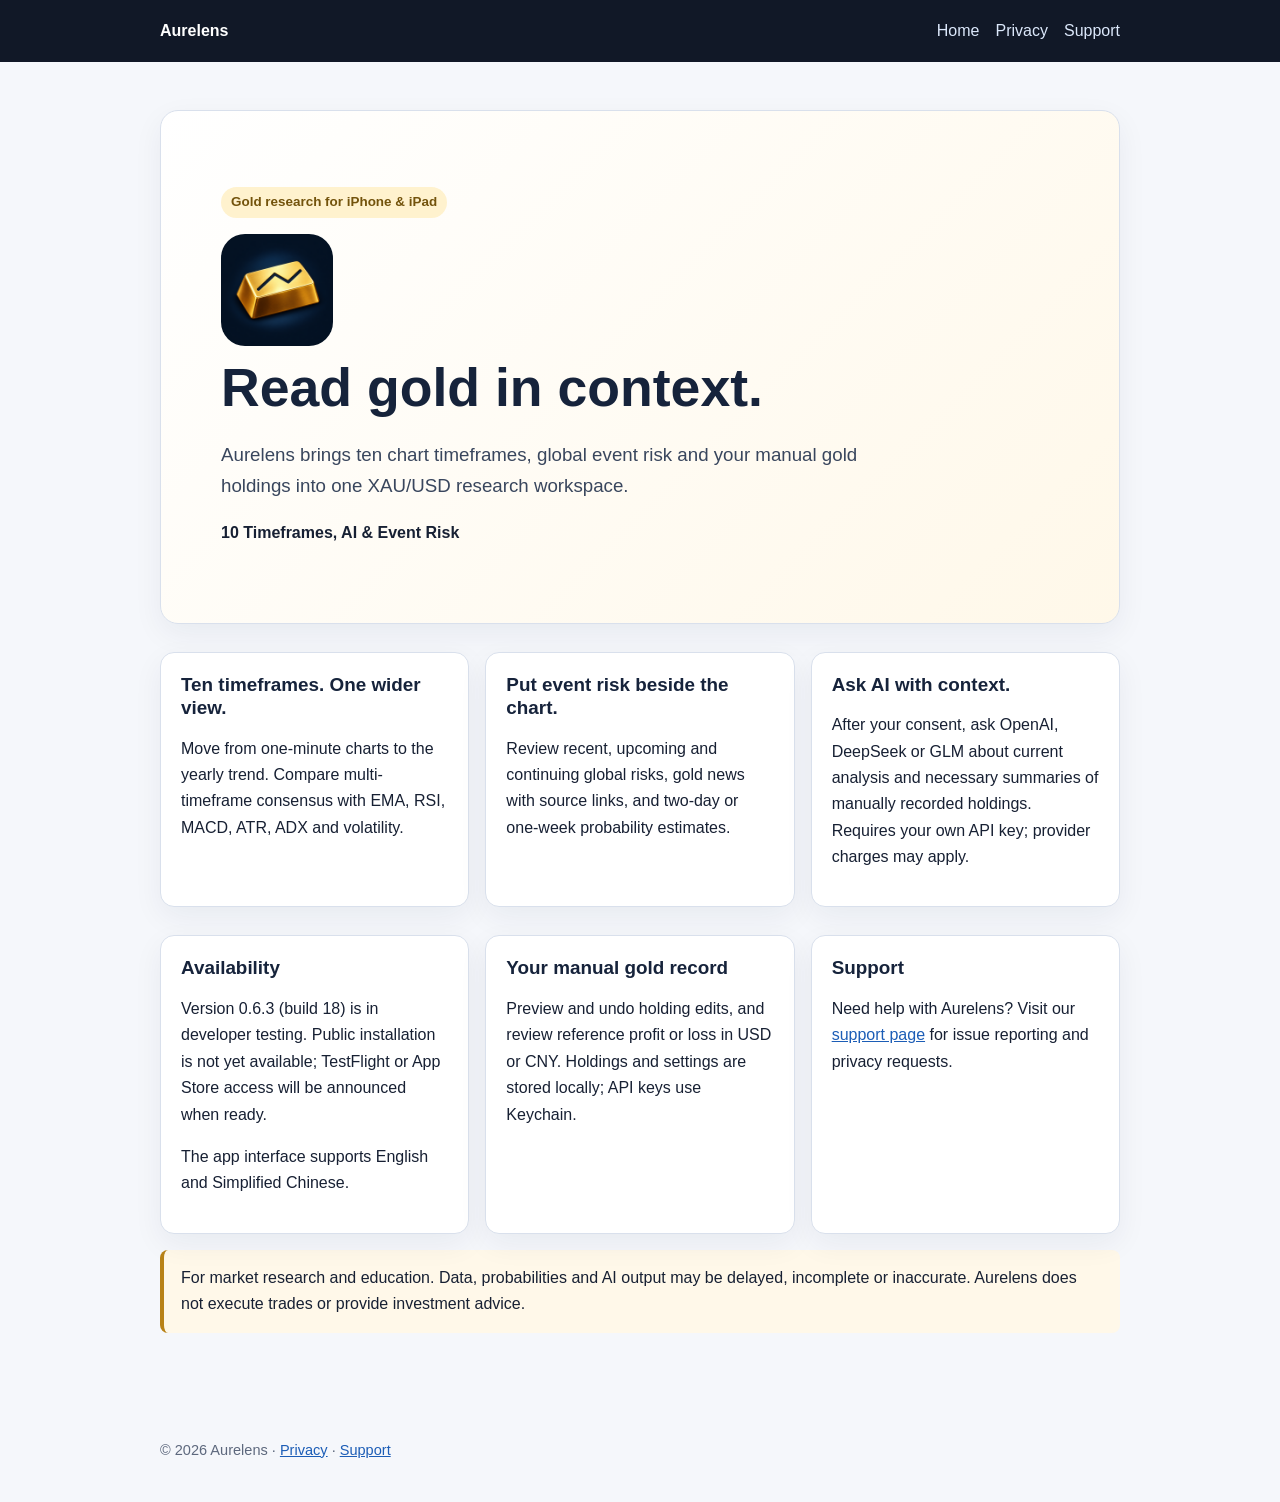
==== index.html @ 74ed2aab "Publish Aurelens build 18 artifacts and European store branding" ====
<!doctype html>
<html lang="en"><head><meta charset="utf-8"><meta name="viewport" content="width=device-width,initial-scale=1"><meta name="description" content="Ten timeframes, AI and event risk for XAU/USD research."><title>Gold Market Insights · Aurelens</title><link rel="icon" type="image/png" href="AppStore-Media/0.6.3-build18/AppIcon-1024.png"><link rel="stylesheet" href="styles.css"></head>
<body><header><div class="shell nav"><a class="brand" href="./">Aurelens</a><nav><a href="./">Home</a><a href="privacy.html">Privacy</a><a href="support.html">Support</a></nav></div></header><main class="shell"><section class="hero"><p><span class="badge">Gold research for iPhone &amp; iPad</span></p><img src="AppStore-Media/0.6.3-build18/AppIcon-1024.png" alt="Aurelens gold bullion and chart icon" width="112" height="112" style="border-radius:24px"><h1>Read gold in context.</h1><p class="lead">Aurelens brings ten chart timeframes, global event risk and your manual gold holdings into one XAU/USD research workspace.</p><p><strong>10 Timeframes, AI &amp; Event Risk</strong></p></section>
<section class="grid"><article class="card"><h2>Ten timeframes. One wider view.</h2><p>Move from one-minute charts to the yearly trend. Compare multi-timeframe consensus with EMA, RSI, MACD, ATR, ADX and volatility.</p></article><article class="card"><h2>Put event risk beside the chart.</h2><p>Review recent, upcoming and continuing global risks, gold news with source links, and two-day or one-week probability estimates.</p></article><article class="card"><h2>Ask AI with context.</h2><p>After your consent, ask OpenAI, DeepSeek or GLM about current analysis and necessary summaries of manually recorded holdings. Requires your own API key; provider charges may apply.</p></article></section>
<section class="grid"><article class="card"><h2>Availability</h2><p>Version 0.6.3 (build 18) is in developer testing. Public installation is not yet available; TestFlight or App Store access will be announced when ready.</p><p>The app interface supports English and Simplified Chinese.</p></article><article class="card"><h2>Your manual gold record</h2><p>Preview and undo holding edits, and review reference profit or loss in USD or CNY. Holdings and settings are stored locally; API keys use Keychain.</p></article><article class="card"><h2>Support</h2><p>Need help with Aurelens? Visit our <a href="support.html">support page</a> for issue reporting and privacy requests.</p></article></section><p class="notice">For market research and education. Data, probabilities and AI output may be delayed, incomplete or inaccurate. Aurelens does not execute trades or provide investment advice.</p></main><footer class="shell">© 2026 Aurelens · <a href="privacy.html">Privacy</a> · <a href="support.html">Support</a></footer></body></html>
---- styles.css ----
:root{color-scheme:light dark;--ink:#172033;--muted:#5d687d;--paper:#fff;--surface:#f5f7fb;--line:#d9e0ec;--gold:#b88217;--gold-light:#fff2ce;--blue:#1c5db6}*{box-sizing:border-box}body{margin:0;color:var(--ink);background:var(--surface);font-family:-apple-system,BlinkMacSystemFont,"Segoe UI","PingFang SC",Arial,sans-serif;line-height:1.65}a{color:var(--blue)}.shell{width:min(960px,calc(100% - 32px));margin:0 auto}header{background:#111827;color:#fff;padding:18px 0}.nav{display:flex;align-items:center;justify-content:space-between;gap:20px}.brand{color:#fff;font-weight:750;text-decoration:none}nav{display:flex;gap:16px;flex-wrap:wrap}nav a{color:#dce8fb;text-decoration:none}main{padding:48px 0 64px}.hero,article{background:var(--paper);border:1px solid var(--line);border-radius:18px;box-shadow:0 10px 30px rgba(18,35,67,.06)}.hero{padding:clamp(28px,6vw,60px);background:linear-gradient(135deg,#fff 0%,#fff8e9 100%)}article{padding:clamp(24px,5vw,48px)}h1,h2{line-height:1.25;color:#16233b}h1{font-size:clamp(2rem,5vw,3.35rem);margin:0 0 14px}h2{margin-top:2.2rem}.lead{font-size:1.17rem;color:#39465d;max-width:700px}.badge{display:inline-block;padding:4px 10px;border-radius:999px;background:var(--gold-light);color:#73530c;font-size:.84rem;font-weight:700}.notice{padding:15px 17px;border-left:4px solid var(--gold);background:#fff8e9;border-radius:8px}.grid{display:grid;grid-template-columns:repeat(auto-fit,minmax(240px,1fr));gap:16px;margin-top:28px}.card{background:var(--paper);border:1px solid var(--line);border-radius:14px;padding:20px}.card h2{margin:0 0 8px;font-size:1.18rem}footer{padding:25px 0 40px;color:var(--muted);font-size:.91rem}@media(prefers-color-scheme:dark){:root{--ink:#e7ecf5;--muted:#b1bdcf;--paper:#182235;--surface:#0d1422;--line:#30415d;--blue:#9bc5ff;--gold-light:#4b3a11}header{background:#080d16}.hero{background:linear-gradient(135deg,#182235 0%,#292310 100%)}h1,h2{color:#f1f5fb}.lead{color:#c8d2e2}.notice{background:#342b14}}
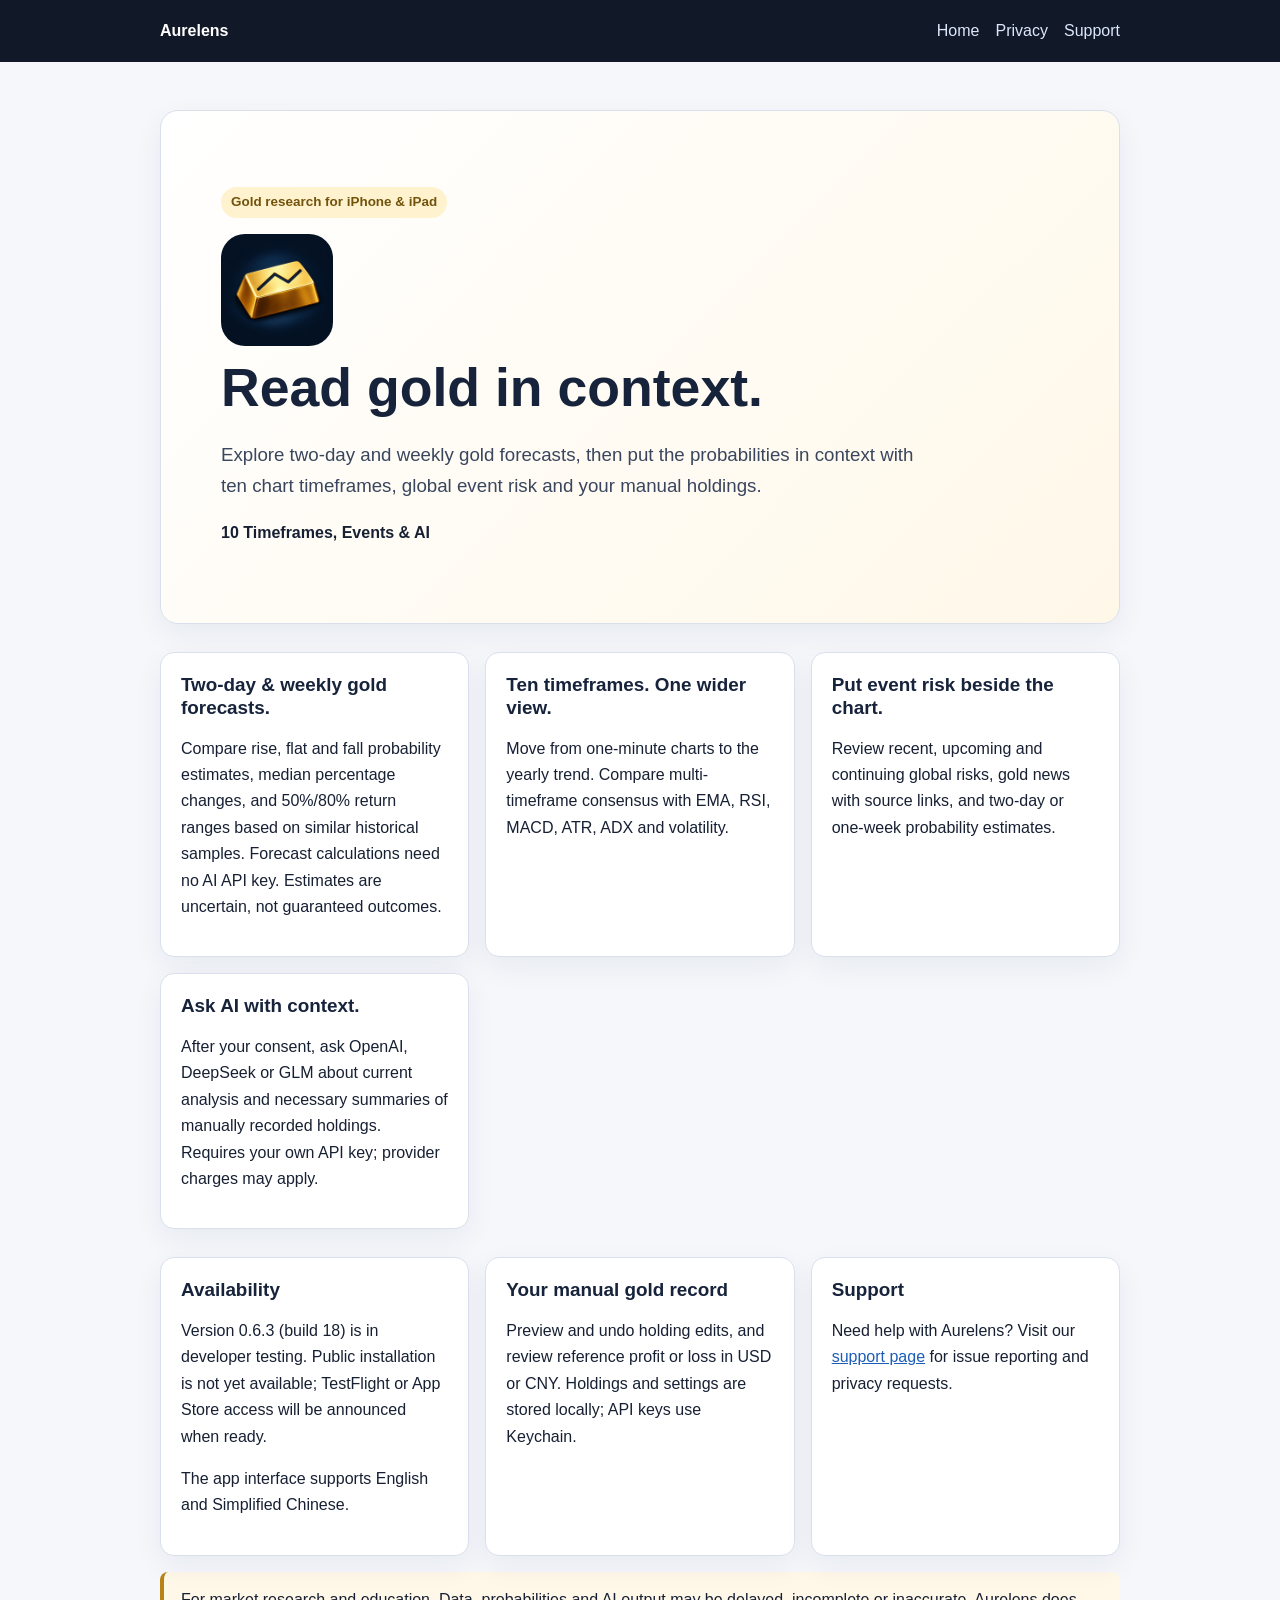
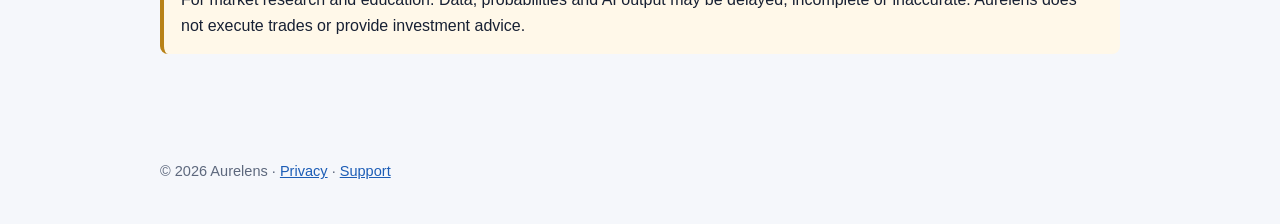
==== commit f659a669: "Lead Aurelens store listing with two-day and weekly gold forecasts" ====
--- a/index.html
+++ b/index.html
@@ -1,5 +1,5 @@
 <!doctype html>
-<html lang="en"><head><meta charset="utf-8"><meta name="viewport" content="width=device-width,initial-scale=1"><meta name="description" content="Ten timeframes, AI and event risk for XAU/USD research."><title>Gold Market Insights · Aurelens</title><link rel="icon" type="image/png" href="AppStore-Media/0.6.3-build18/AppIcon-1024.png"><link rel="stylesheet" href="styles.css"></head>
-<body><header><div class="shell nav"><a class="brand" href="./">Aurelens</a><nav><a href="./">Home</a><a href="privacy.html">Privacy</a><a href="support.html">Support</a></nav></div></header><main class="shell"><section class="hero"><p><span class="badge">Gold research for iPhone &amp; iPad</span></p><img src="AppStore-Media/0.6.3-build18/AppIcon-1024.png" alt="Aurelens gold bullion and chart icon" width="112" height="112" style="border-radius:24px"><h1>Read gold in context.</h1><p class="lead">Aurelens brings ten chart timeframes, global event risk and your manual gold holdings into one XAU/USD research workspace.</p><p><strong>10 Timeframes, AI &amp; Event Risk</strong></p></section>
-<section class="grid"><article class="card"><h2>Ten timeframes. One wider view.</h2><p>Move from one-minute charts to the yearly trend. Compare multi-timeframe consensus with EMA, RSI, MACD, ATR, ADX and volatility.</p></article><article class="card"><h2>Put event risk beside the chart.</h2><p>Review recent, upcoming and continuing global risks, gold news with source links, and two-day or one-week probability estimates.</p></article><article class="card"><h2>Ask AI with context.</h2><p>After your consent, ask OpenAI, DeepSeek or GLM about current analysis and necessary summaries of manually recorded holdings. Requires your own API key; provider charges may apply.</p></article></section>
+<html lang="en"><head><meta charset="utf-8"><meta name="viewport" content="width=device-width,initial-scale=1"><meta name="description" content="Two-day and weekly gold probability forecasts, ten timeframes, events and AI."><title>Gold Price Forecast · Aurelens</title><link rel="icon" type="image/png" href="AppStore-Media/0.6.3-build18/AppIcon-1024.png"><link rel="stylesheet" href="styles.css"></head>
+<body><header><div class="shell nav"><a class="brand" href="./">Aurelens</a><nav><a href="./">Home</a><a href="privacy.html">Privacy</a><a href="support.html">Support</a></nav></div></header><main class="shell"><section class="hero"><p><span class="badge">Gold research for iPhone &amp; iPad</span></p><img src="AppStore-Media/0.6.3-build18/AppIcon-1024.png" alt="Aurelens gold bullion and chart icon" width="112" height="112" style="border-radius:24px"><h1>Read gold in context.</h1><p class="lead">Explore two-day and weekly gold forecasts, then put the probabilities in context with ten chart timeframes, global event risk and your manual holdings.</p><p><strong>10 Timeframes, Events &amp; AI</strong></p></section>
+<section class="grid"><article class="card"><h2>Two-day &amp; weekly gold forecasts.</h2><p>Compare rise, flat and fall probability estimates, median percentage changes, and 50%/80% return ranges based on similar historical samples. Forecast calculations need no AI API key. Estimates are uncertain, not guaranteed outcomes.</p></article><article class="card"><h2>Ten timeframes. One wider view.</h2><p>Move from one-minute charts to the yearly trend. Compare multi-timeframe consensus with EMA, RSI, MACD, ATR, ADX and volatility.</p></article><article class="card"><h2>Put event risk beside the chart.</h2><p>Review recent, upcoming and continuing global risks, gold news with source links, and two-day or one-week probability estimates.</p></article><article class="card"><h2>Ask AI with context.</h2><p>After your consent, ask OpenAI, DeepSeek or GLM about current analysis and necessary summaries of manually recorded holdings. Requires your own API key; provider charges may apply.</p></article></section>
 <section class="grid"><article class="card"><h2>Availability</h2><p>Version 0.6.3 (build 18) is in developer testing. Public installation is not yet available; TestFlight or App Store access will be announced when ready.</p><p>The app interface supports English and Simplified Chinese.</p></article><article class="card"><h2>Your manual gold record</h2><p>Preview and undo holding edits, and review reference profit or loss in USD or CNY. Holdings and settings are stored locally; API keys use Keychain.</p></article><article class="card"><h2>Support</h2><p>Need help with Aurelens? Visit our <a href="support.html">support page</a> for issue reporting and privacy requests.</p></article></section><p class="notice">For market research and education. Data, probabilities and AI output may be delayed, incomplete or inaccurate. Aurelens does not execute trades or provide investment advice.</p></main><footer class="shell">© 2026 Aurelens · <a href="privacy.html">Privacy</a> · <a href="support.html">Support</a></footer></body></html>
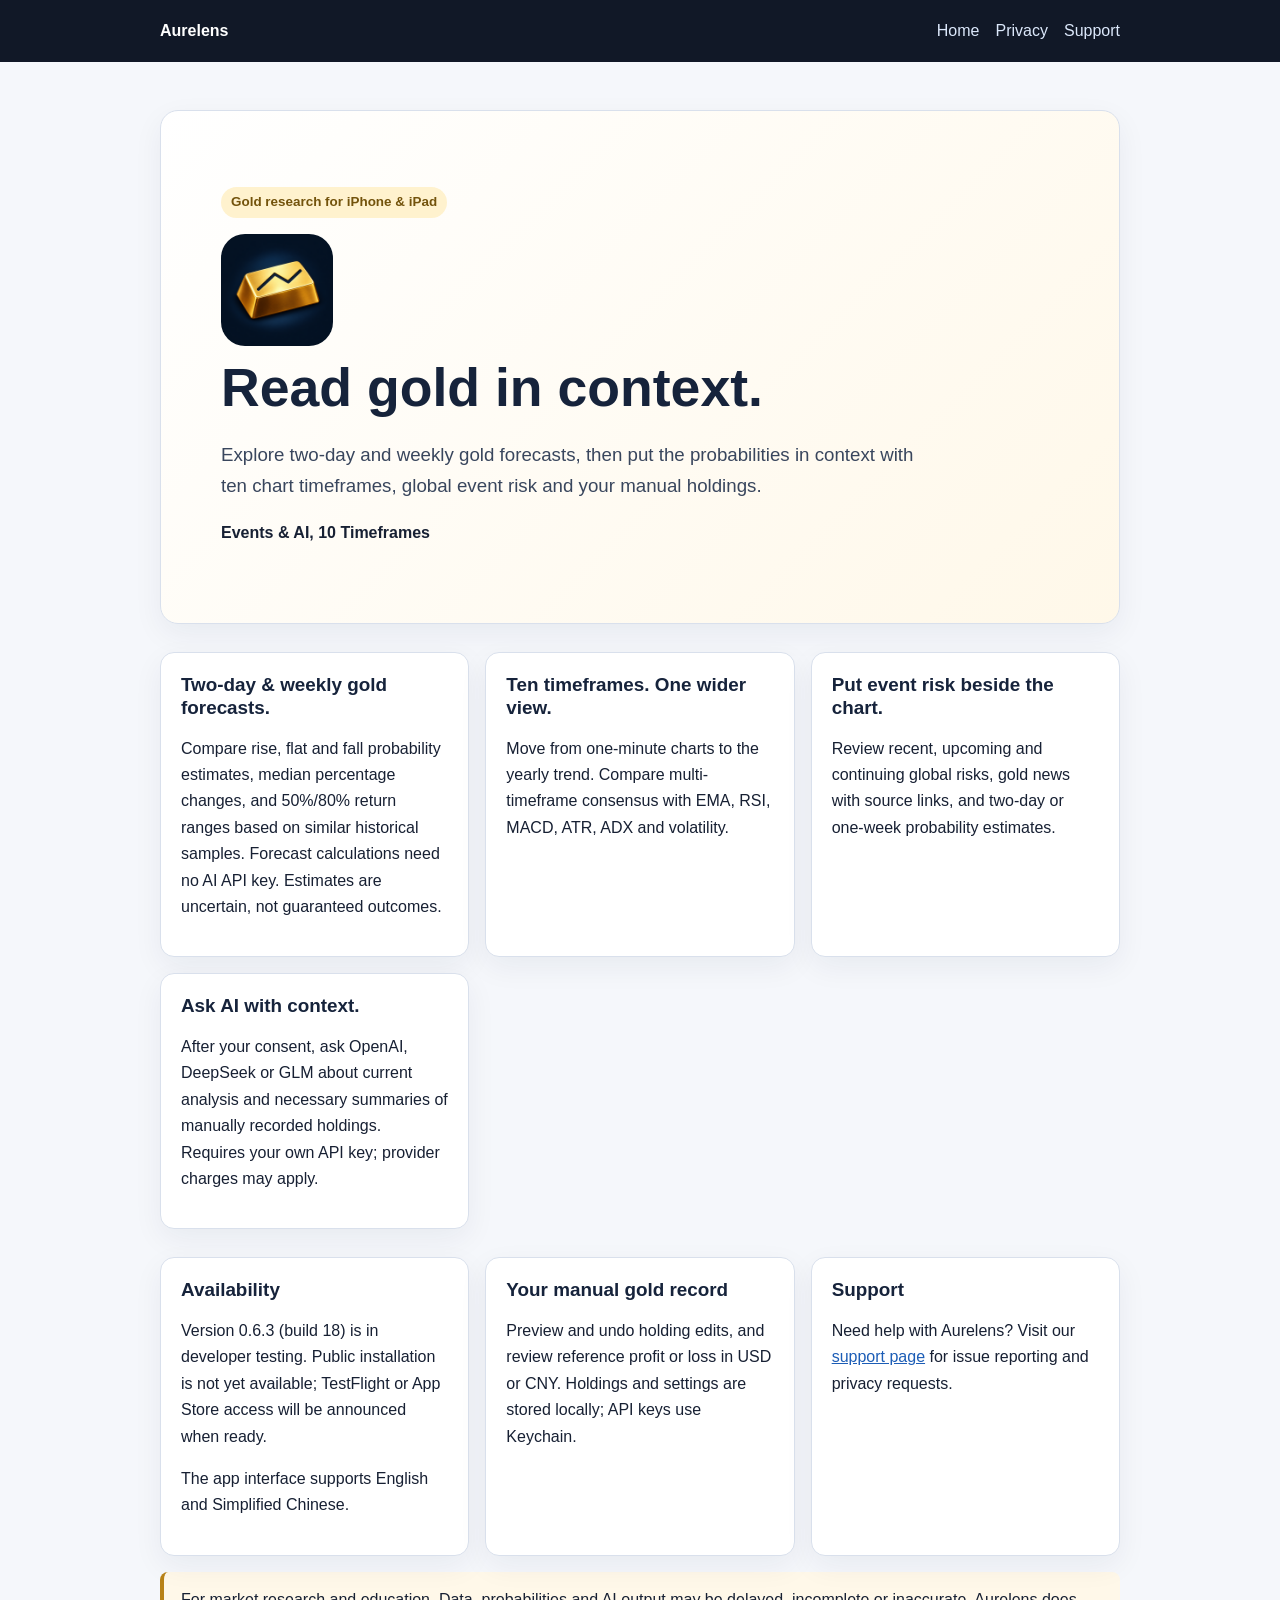
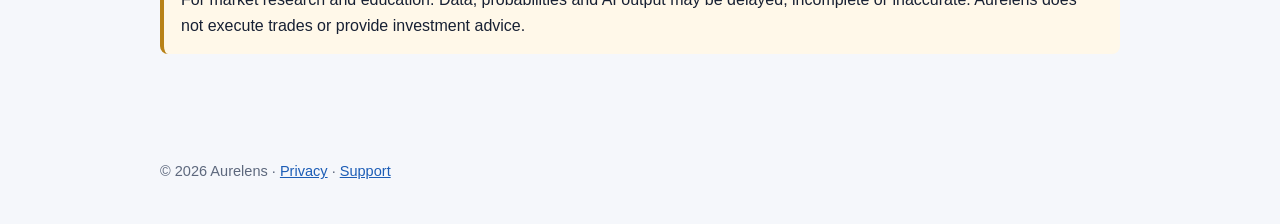
==== commit d08e81ef: "Apply final Aurelens name and Events & AI subtitle" ====
--- a/index.html
+++ b/index.html
@@ -1,5 +1,5 @@
 <!doctype html>
-<html lang="en"><head><meta charset="utf-8"><meta name="viewport" content="width=device-width,initial-scale=1"><meta name="description" content="Two-day and weekly gold probability forecasts, ten timeframes, events and AI."><title>Gold Price Forecast · Aurelens</title><link rel="icon" type="image/png" href="AppStore-Media/0.6.3-build18/AppIcon-1024.png"><link rel="stylesheet" href="styles.css"></head>
-<body><header><div class="shell nav"><a class="brand" href="./">Aurelens</a><nav><a href="./">Home</a><a href="privacy.html">Privacy</a><a href="support.html">Support</a></nav></div></header><main class="shell"><section class="hero"><p><span class="badge">Gold research for iPhone &amp; iPad</span></p><img src="AppStore-Media/0.6.3-build18/AppIcon-1024.png" alt="Aurelens gold bullion and chart icon" width="112" height="112" style="border-radius:24px"><h1>Read gold in context.</h1><p class="lead">Explore two-day and weekly gold forecasts, then put the probabilities in context with ten chart timeframes, global event risk and your manual holdings.</p><p><strong>10 Timeframes, Events &amp; AI</strong></p></section>
+<html lang="en"><head><meta charset="utf-8"><meta name="viewport" content="width=device-width,initial-scale=1"><meta name="description" content="Two-day and weekly gold probability forecasts, ten timeframes, events and AI."><title>Gold Market Insights · Aurelens</title><link rel="icon" type="image/png" href="AppStore-Media/0.6.3-build18/AppIcon-1024.png"><link rel="stylesheet" href="styles.css"></head>
+<body><header><div class="shell nav"><a class="brand" href="./">Aurelens</a><nav><a href="./">Home</a><a href="privacy.html">Privacy</a><a href="support.html">Support</a></nav></div></header><main class="shell"><section class="hero"><p><span class="badge">Gold research for iPhone &amp; iPad</span></p><img src="AppStore-Media/0.6.3-build18/AppIcon-1024.png" alt="Aurelens gold bullion and chart icon" width="112" height="112" style="border-radius:24px"><h1>Read gold in context.</h1><p class="lead">Explore two-day and weekly gold forecasts, then put the probabilities in context with ten chart timeframes, global event risk and your manual holdings.</p><p><strong>Events &amp; AI, 10 Timeframes</strong></p></section>
 <section class="grid"><article class="card"><h2>Two-day &amp; weekly gold forecasts.</h2><p>Compare rise, flat and fall probability estimates, median percentage changes, and 50%/80% return ranges based on similar historical samples. Forecast calculations need no AI API key. Estimates are uncertain, not guaranteed outcomes.</p></article><article class="card"><h2>Ten timeframes. One wider view.</h2><p>Move from one-minute charts to the yearly trend. Compare multi-timeframe consensus with EMA, RSI, MACD, ATR, ADX and volatility.</p></article><article class="card"><h2>Put event risk beside the chart.</h2><p>Review recent, upcoming and continuing global risks, gold news with source links, and two-day or one-week probability estimates.</p></article><article class="card"><h2>Ask AI with context.</h2><p>After your consent, ask OpenAI, DeepSeek or GLM about current analysis and necessary summaries of manually recorded holdings. Requires your own API key; provider charges may apply.</p></article></section>
 <section class="grid"><article class="card"><h2>Availability</h2><p>Version 0.6.3 (build 18) is in developer testing. Public installation is not yet available; TestFlight or App Store access will be announced when ready.</p><p>The app interface supports English and Simplified Chinese.</p></article><article class="card"><h2>Your manual gold record</h2><p>Preview and undo holding edits, and review reference profit or loss in USD or CNY. Holdings and settings are stored locally; API keys use Keychain.</p></article><article class="card"><h2>Support</h2><p>Need help with Aurelens? Visit our <a href="support.html">support page</a> for issue reporting and privacy requests.</p></article></section><p class="notice">For market research and education. Data, probabilities and AI output may be delayed, incomplete or inaccurate. Aurelens does not execute trades or provide investment advice.</p></main><footer class="shell">© 2026 Aurelens · <a href="privacy.html">Privacy</a> · <a href="support.html">Support</a></footer></body></html>
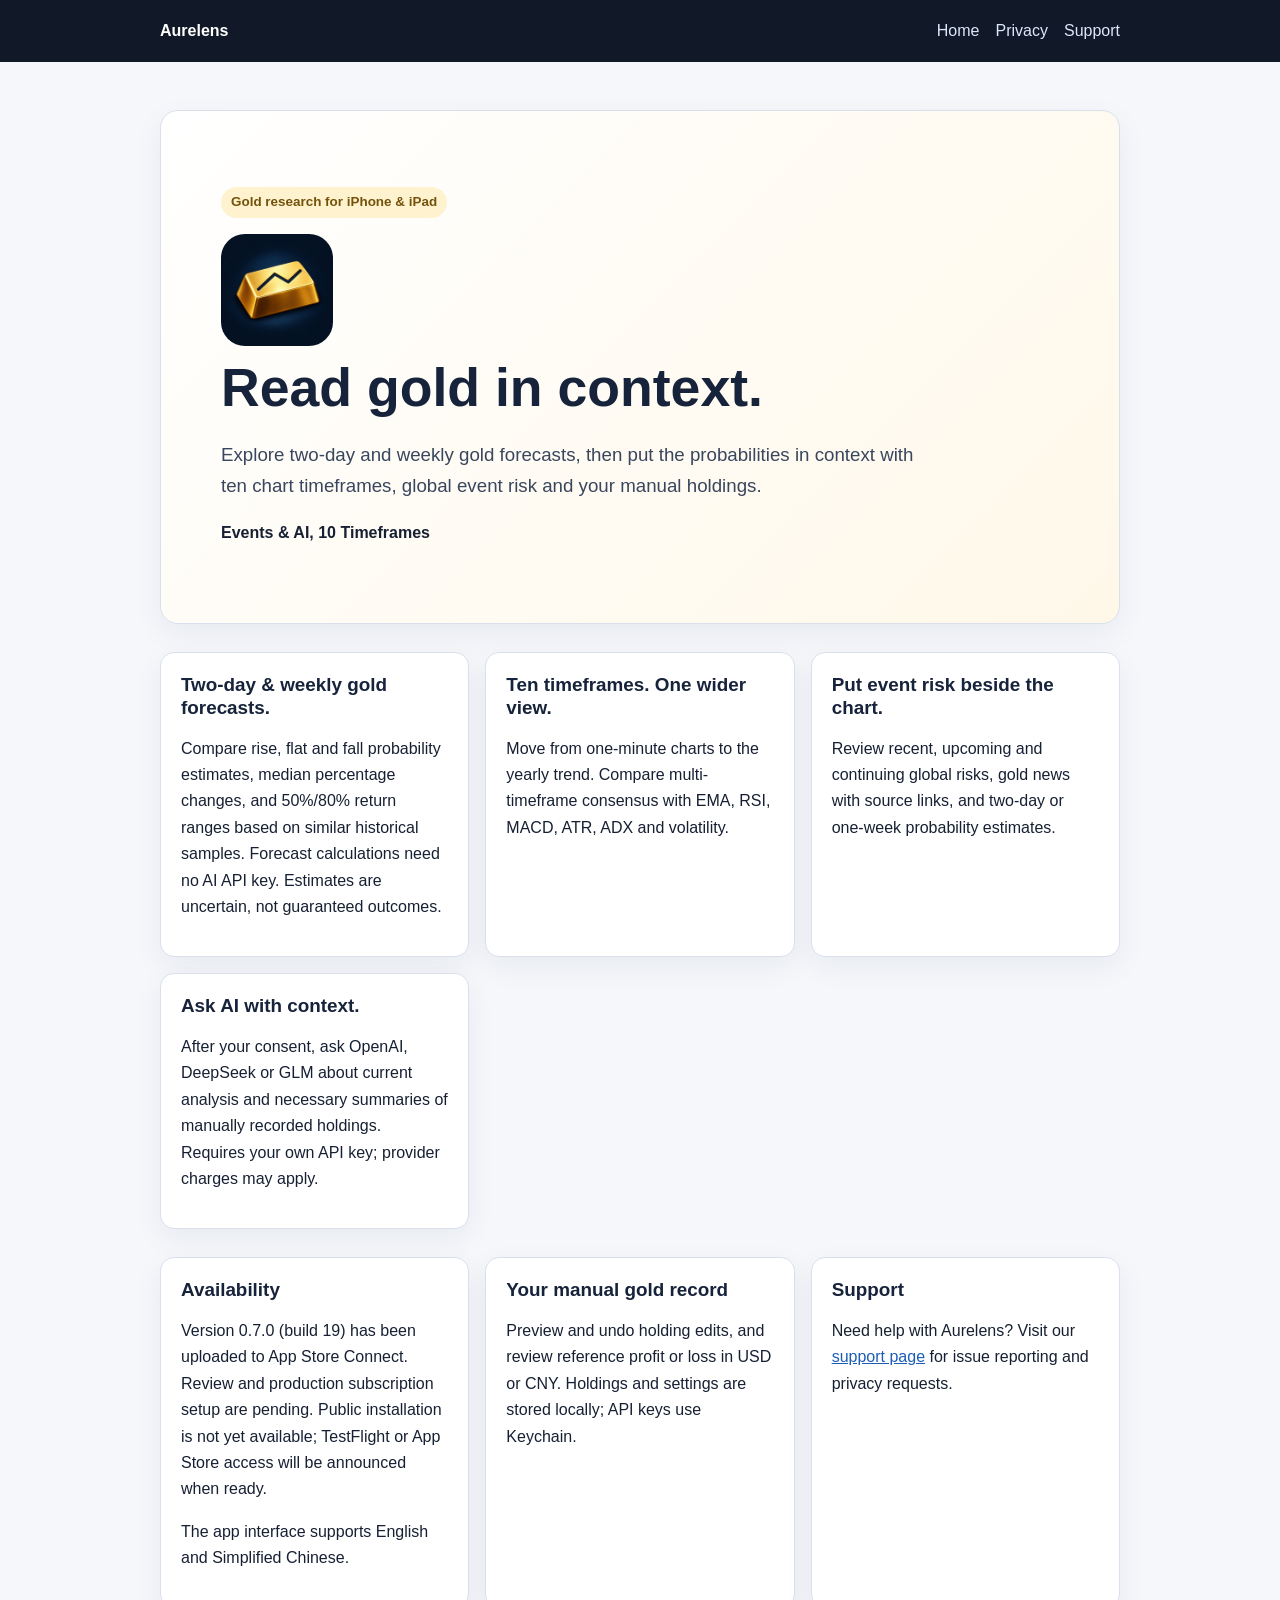
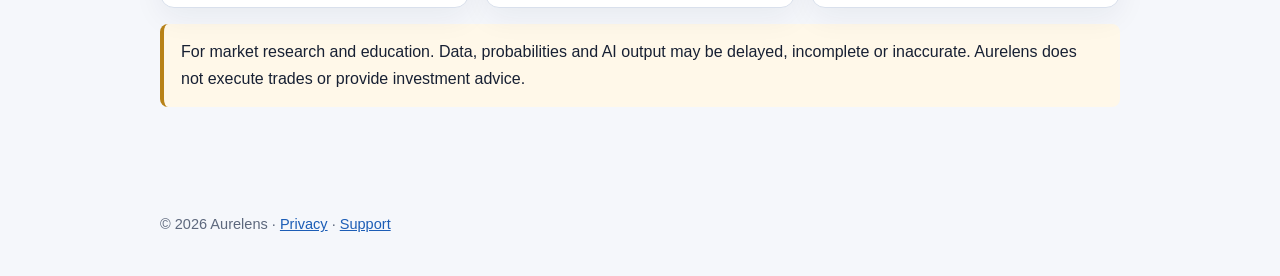
==== commit 69d51173: "Publish Aurelens build 19 subscription release artifacts" ====
--- a/index.html
+++ b/index.html
@@ -2,4 +2,4 @@
 <html lang="en"><head><meta charset="utf-8"><meta name="viewport" content="width=device-width,initial-scale=1"><meta name="description" content="Two-day and weekly gold probability forecasts, ten timeframes, events and AI."><title>Gold Market Insights · Aurelens</title><link rel="icon" type="image/png" href="AppStore-Media/0.6.3-build18/AppIcon-1024.png"><link rel="stylesheet" href="styles.css"></head>
 <body><header><div class="shell nav"><a class="brand" href="./">Aurelens</a><nav><a href="./">Home</a><a href="privacy.html">Privacy</a><a href="support.html">Support</a></nav></div></header><main class="shell"><section class="hero"><p><span class="badge">Gold research for iPhone &amp; iPad</span></p><img src="AppStore-Media/0.6.3-build18/AppIcon-1024.png" alt="Aurelens gold bullion and chart icon" width="112" height="112" style="border-radius:24px"><h1>Read gold in context.</h1><p class="lead">Explore two-day and weekly gold forecasts, then put the probabilities in context with ten chart timeframes, global event risk and your manual holdings.</p><p><strong>Events &amp; AI, 10 Timeframes</strong></p></section>
 <section class="grid"><article class="card"><h2>Two-day &amp; weekly gold forecasts.</h2><p>Compare rise, flat and fall probability estimates, median percentage changes, and 50%/80% return ranges based on similar historical samples. Forecast calculations need no AI API key. Estimates are uncertain, not guaranteed outcomes.</p></article><article class="card"><h2>Ten timeframes. One wider view.</h2><p>Move from one-minute charts to the yearly trend. Compare multi-timeframe consensus with EMA, RSI, MACD, ATR, ADX and volatility.</p></article><article class="card"><h2>Put event risk beside the chart.</h2><p>Review recent, upcoming and continuing global risks, gold news with source links, and two-day or one-week probability estimates.</p></article><article class="card"><h2>Ask AI with context.</h2><p>After your consent, ask OpenAI, DeepSeek or GLM about current analysis and necessary summaries of manually recorded holdings. Requires your own API key; provider charges may apply.</p></article></section>
-<section class="grid"><article class="card"><h2>Availability</h2><p>Version 0.6.3 (build 18) is in developer testing. Public installation is not yet available; TestFlight or App Store access will be announced when ready.</p><p>The app interface supports English and Simplified Chinese.</p></article><article class="card"><h2>Your manual gold record</h2><p>Preview and undo holding edits, and review reference profit or loss in USD or CNY. Holdings and settings are stored locally; API keys use Keychain.</p></article><article class="card"><h2>Support</h2><p>Need help with Aurelens? Visit our <a href="support.html">support page</a> for issue reporting and privacy requests.</p></article></section><p class="notice">For market research and education. Data, probabilities and AI output may be delayed, incomplete or inaccurate. Aurelens does not execute trades or provide investment advice.</p></main><footer class="shell">© 2026 Aurelens · <a href="privacy.html">Privacy</a> · <a href="support.html">Support</a></footer></body></html>
+<section class="grid"><article class="card"><h2>Availability</h2><p>Version 0.7.0 (build 19) has been uploaded to App Store Connect. Review and production subscription setup are pending. Public installation is not yet available; TestFlight or App Store access will be announced when ready.</p><p>The app interface supports English and Simplified Chinese.</p></article><article class="card"><h2>Your manual gold record</h2><p>Preview and undo holding edits, and review reference profit or loss in USD or CNY. Holdings and settings are stored locally; API keys use Keychain.</p></article><article class="card"><h2>Support</h2><p>Need help with Aurelens? Visit our <a href="support.html">support page</a> for issue reporting and privacy requests.</p></article></section><p class="notice">For market research and education. Data, probabilities and AI output may be delayed, incomplete or inaccurate. Aurelens does not execute trades or provide investment advice.</p></main><footer class="shell">© 2026 Aurelens · <a href="privacy.html">Privacy</a> · <a href="support.html">Support</a></footer></body></html>
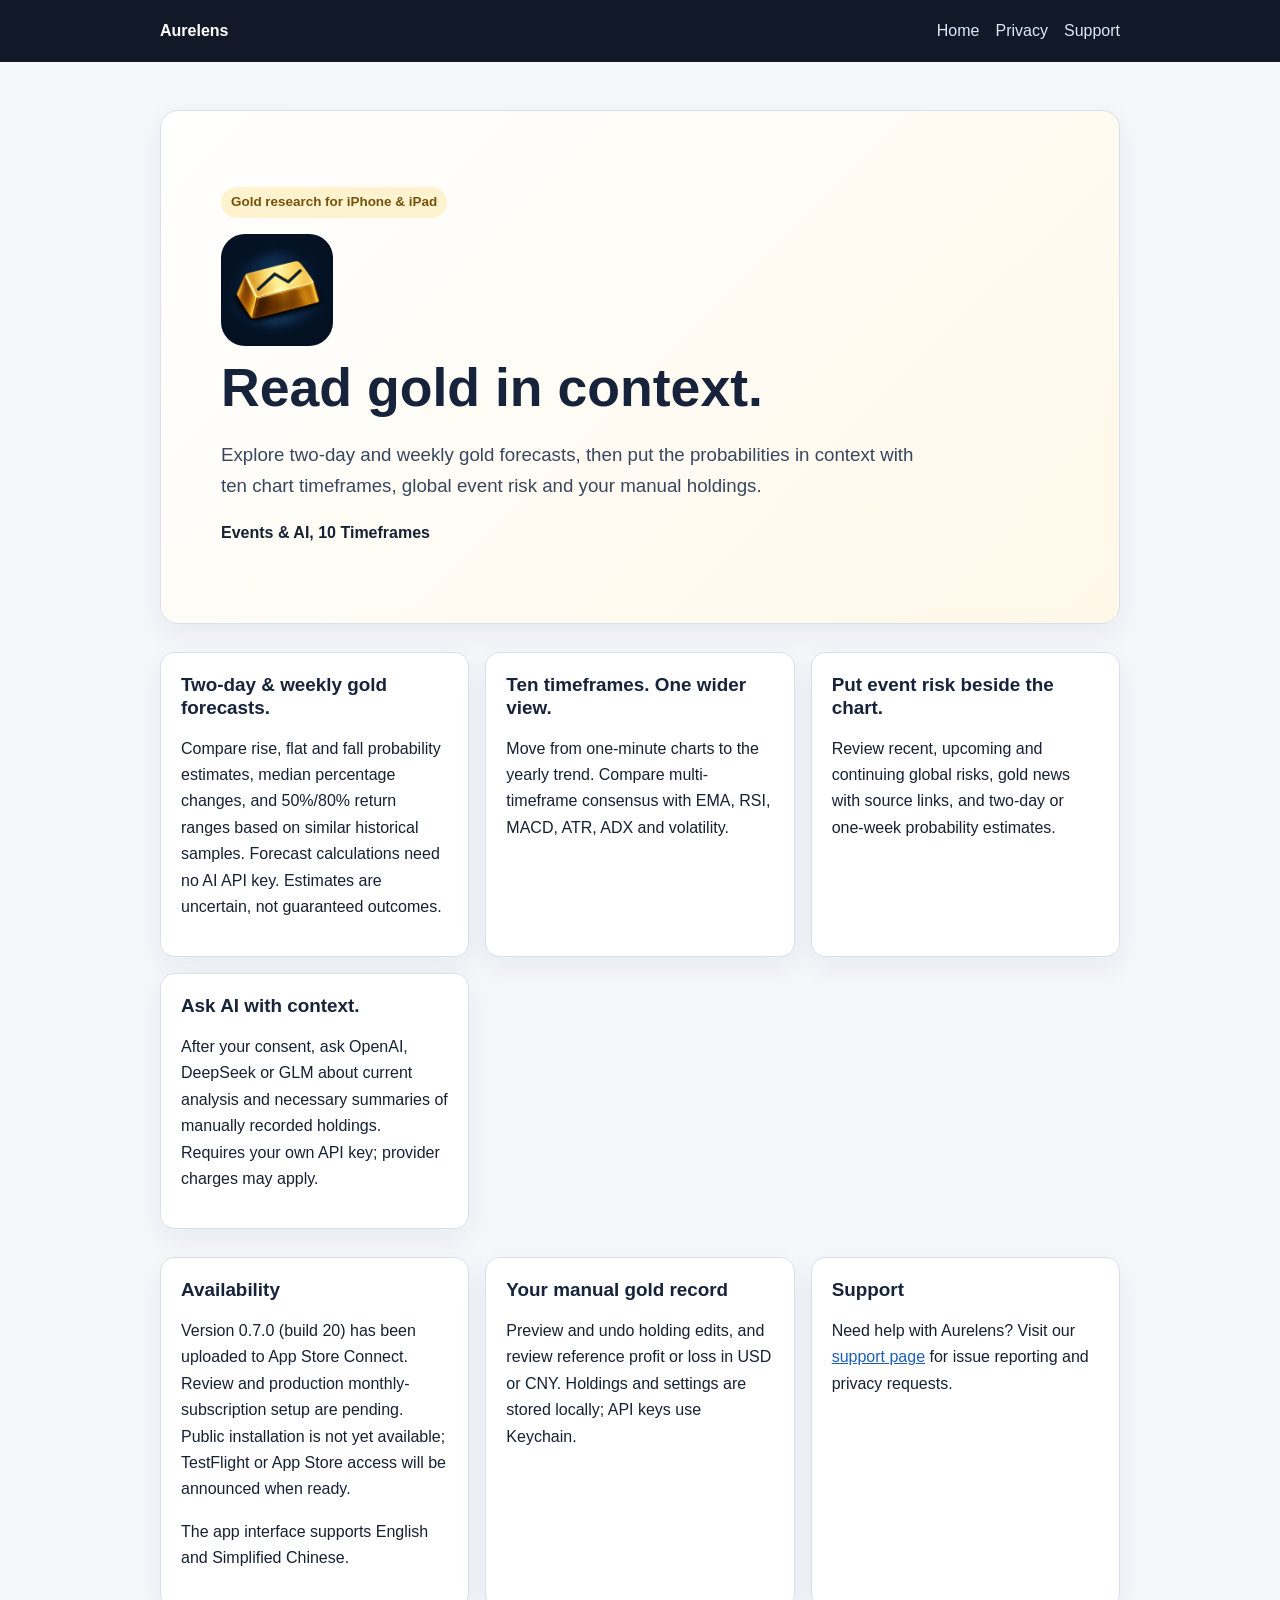
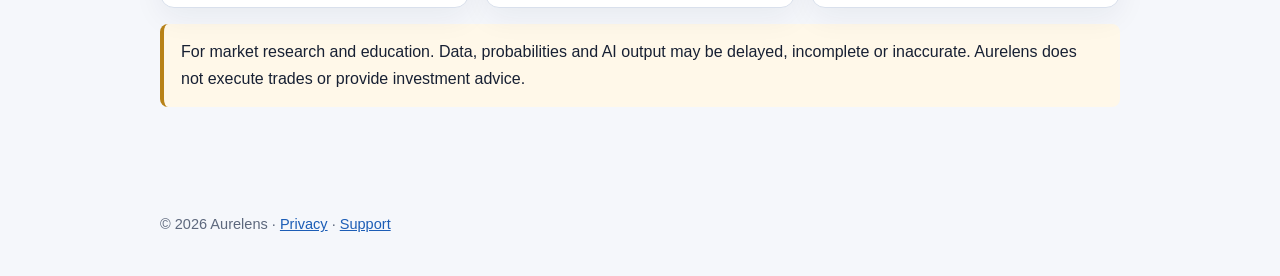
==== commit b5e77e4c: "Publish build 20 monthly subscription artifacts and verification" ====
--- a/index.html
+++ b/index.html
@@ -2,4 +2,4 @@
 <html lang="en"><head><meta charset="utf-8"><meta name="viewport" content="width=device-width,initial-scale=1"><meta name="description" content="Two-day and weekly gold probability forecasts, ten timeframes, events and AI."><title>Gold Market Insights · Aurelens</title><link rel="icon" type="image/png" href="AppStore-Media/0.6.3-build18/AppIcon-1024.png"><link rel="stylesheet" href="styles.css"></head>
 <body><header><div class="shell nav"><a class="brand" href="./">Aurelens</a><nav><a href="./">Home</a><a href="privacy.html">Privacy</a><a href="support.html">Support</a></nav></div></header><main class="shell"><section class="hero"><p><span class="badge">Gold research for iPhone &amp; iPad</span></p><img src="AppStore-Media/0.6.3-build18/AppIcon-1024.png" alt="Aurelens gold bullion and chart icon" width="112" height="112" style="border-radius:24px"><h1>Read gold in context.</h1><p class="lead">Explore two-day and weekly gold forecasts, then put the probabilities in context with ten chart timeframes, global event risk and your manual holdings.</p><p><strong>Events &amp; AI, 10 Timeframes</strong></p></section>
 <section class="grid"><article class="card"><h2>Two-day &amp; weekly gold forecasts.</h2><p>Compare rise, flat and fall probability estimates, median percentage changes, and 50%/80% return ranges based on similar historical samples. Forecast calculations need no AI API key. Estimates are uncertain, not guaranteed outcomes.</p></article><article class="card"><h2>Ten timeframes. One wider view.</h2><p>Move from one-minute charts to the yearly trend. Compare multi-timeframe consensus with EMA, RSI, MACD, ATR, ADX and volatility.</p></article><article class="card"><h2>Put event risk beside the chart.</h2><p>Review recent, upcoming and continuing global risks, gold news with source links, and two-day or one-week probability estimates.</p></article><article class="card"><h2>Ask AI with context.</h2><p>After your consent, ask OpenAI, DeepSeek or GLM about current analysis and necessary summaries of manually recorded holdings. Requires your own API key; provider charges may apply.</p></article></section>
-<section class="grid"><article class="card"><h2>Availability</h2><p>Version 0.7.0 (build 19) has been uploaded to App Store Connect. Review and production subscription setup are pending. Public installation is not yet available; TestFlight or App Store access will be announced when ready.</p><p>The app interface supports English and Simplified Chinese.</p></article><article class="card"><h2>Your manual gold record</h2><p>Preview and undo holding edits, and review reference profit or loss in USD or CNY. Holdings and settings are stored locally; API keys use Keychain.</p></article><article class="card"><h2>Support</h2><p>Need help with Aurelens? Visit our <a href="support.html">support page</a> for issue reporting and privacy requests.</p></article></section><p class="notice">For market research and education. Data, probabilities and AI output may be delayed, incomplete or inaccurate. Aurelens does not execute trades or provide investment advice.</p></main><footer class="shell">© 2026 Aurelens · <a href="privacy.html">Privacy</a> · <a href="support.html">Support</a></footer></body></html>
+<section class="grid"><article class="card"><h2>Availability</h2><p>Version 0.7.0 (build 20) has been uploaded to App Store Connect. Review and production monthly-subscription setup are pending. Public installation is not yet available; TestFlight or App Store access will be announced when ready.</p><p>The app interface supports English and Simplified Chinese.</p></article><article class="card"><h2>Your manual gold record</h2><p>Preview and undo holding edits, and review reference profit or loss in USD or CNY. Holdings and settings are stored locally; API keys use Keychain.</p></article><article class="card"><h2>Support</h2><p>Need help with Aurelens? Visit our <a href="support.html">support page</a> for issue reporting and privacy requests.</p></article></section><p class="notice">For market research and education. Data, probabilities and AI output may be delayed, incomplete or inaccurate. Aurelens does not execute trades or provide investment advice.</p></main><footer class="shell">© 2026 Aurelens · <a href="privacy.html">Privacy</a> · <a href="support.html">Support</a></footer></body></html>
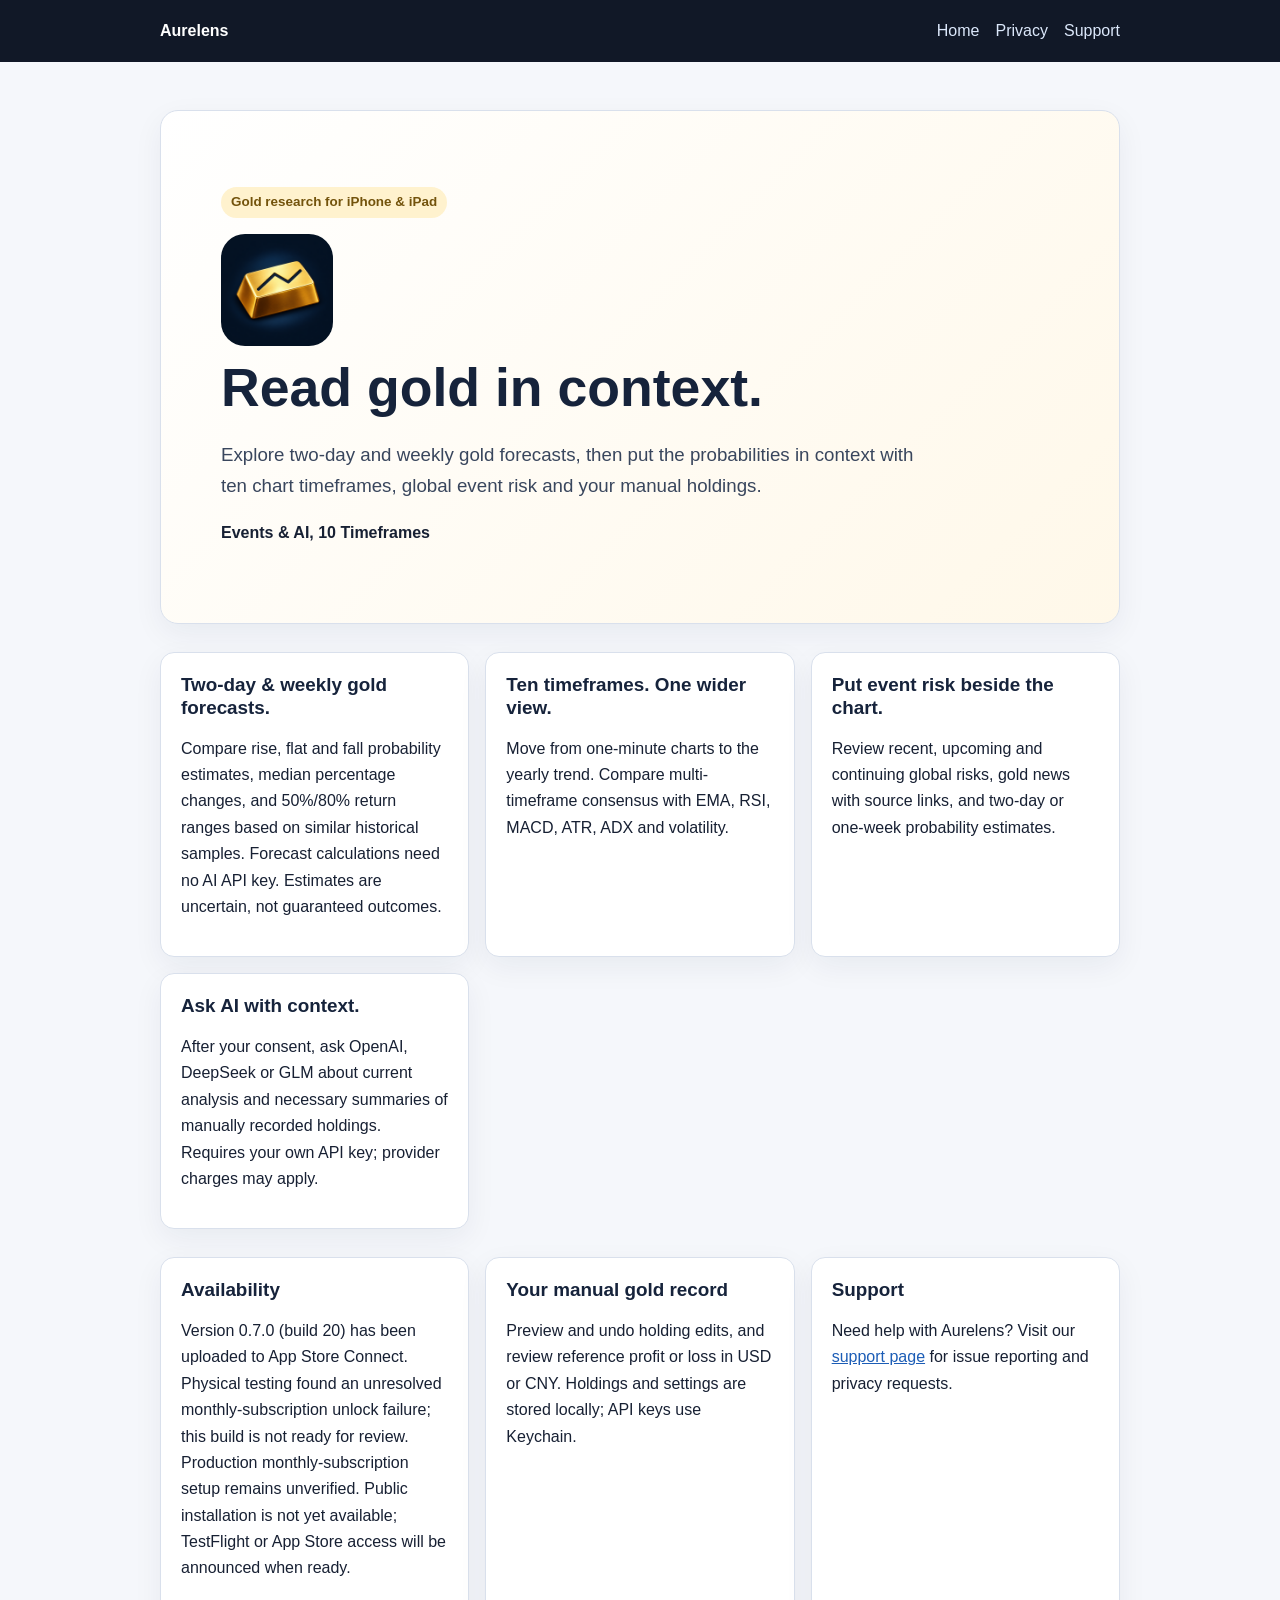
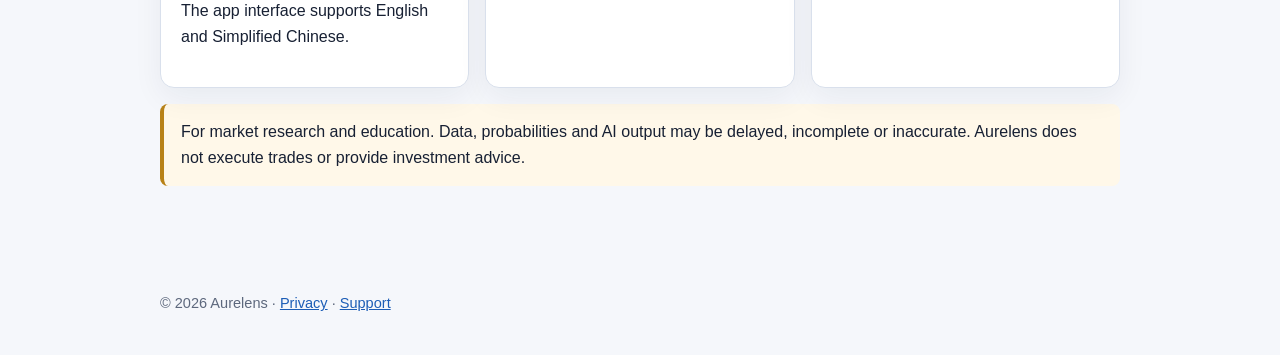
==== commit 4bbc35f5: "Publish build 20 physical test evidence and subscription blocker" ====
--- a/index.html
+++ b/index.html
@@ -2,4 +2,4 @@
 <html lang="en"><head><meta charset="utf-8"><meta name="viewport" content="width=device-width,initial-scale=1"><meta name="description" content="Two-day and weekly gold probability forecasts, ten timeframes, events and AI."><title>Gold Market Insights · Aurelens</title><link rel="icon" type="image/png" href="AppStore-Media/0.6.3-build18/AppIcon-1024.png"><link rel="stylesheet" href="styles.css"></head>
 <body><header><div class="shell nav"><a class="brand" href="./">Aurelens</a><nav><a href="./">Home</a><a href="privacy.html">Privacy</a><a href="support.html">Support</a></nav></div></header><main class="shell"><section class="hero"><p><span class="badge">Gold research for iPhone &amp; iPad</span></p><img src="AppStore-Media/0.6.3-build18/AppIcon-1024.png" alt="Aurelens gold bullion and chart icon" width="112" height="112" style="border-radius:24px"><h1>Read gold in context.</h1><p class="lead">Explore two-day and weekly gold forecasts, then put the probabilities in context with ten chart timeframes, global event risk and your manual holdings.</p><p><strong>Events &amp; AI, 10 Timeframes</strong></p></section>
 <section class="grid"><article class="card"><h2>Two-day &amp; weekly gold forecasts.</h2><p>Compare rise, flat and fall probability estimates, median percentage changes, and 50%/80% return ranges based on similar historical samples. Forecast calculations need no AI API key. Estimates are uncertain, not guaranteed outcomes.</p></article><article class="card"><h2>Ten timeframes. One wider view.</h2><p>Move from one-minute charts to the yearly trend. Compare multi-timeframe consensus with EMA, RSI, MACD, ATR, ADX and volatility.</p></article><article class="card"><h2>Put event risk beside the chart.</h2><p>Review recent, upcoming and continuing global risks, gold news with source links, and two-day or one-week probability estimates.</p></article><article class="card"><h2>Ask AI with context.</h2><p>After your consent, ask OpenAI, DeepSeek or GLM about current analysis and necessary summaries of manually recorded holdings. Requires your own API key; provider charges may apply.</p></article></section>
-<section class="grid"><article class="card"><h2>Availability</h2><p>Version 0.7.0 (build 20) has been uploaded to App Store Connect. Review and production monthly-subscription setup are pending. Public installation is not yet available; TestFlight or App Store access will be announced when ready.</p><p>The app interface supports English and Simplified Chinese.</p></article><article class="card"><h2>Your manual gold record</h2><p>Preview and undo holding edits, and review reference profit or loss in USD or CNY. Holdings and settings are stored locally; API keys use Keychain.</p></article><article class="card"><h2>Support</h2><p>Need help with Aurelens? Visit our <a href="support.html">support page</a> for issue reporting and privacy requests.</p></article></section><p class="notice">For market research and education. Data, probabilities and AI output may be delayed, incomplete or inaccurate. Aurelens does not execute trades or provide investment advice.</p></main><footer class="shell">© 2026 Aurelens · <a href="privacy.html">Privacy</a> · <a href="support.html">Support</a></footer></body></html>
+<section class="grid"><article class="card"><h2>Availability</h2><p>Version 0.7.0 (build 20) has been uploaded to App Store Connect. Physical testing found an unresolved monthly-subscription unlock failure; this build is not ready for review. Production monthly-subscription setup remains unverified. Public installation is not yet available; TestFlight or App Store access will be announced when ready.</p><p>The app interface supports English and Simplified Chinese.</p></article><article class="card"><h2>Your manual gold record</h2><p>Preview and undo holding edits, and review reference profit or loss in USD or CNY. Holdings and settings are stored locally; API keys use Keychain.</p></article><article class="card"><h2>Support</h2><p>Need help with Aurelens? Visit our <a href="support.html">support page</a> for issue reporting and privacy requests.</p></article></section><p class="notice">For market research and education. Data, probabilities and AI output may be delayed, incomplete or inaccurate. Aurelens does not execute trades or provide investment advice.</p></main><footer class="shell">© 2026 Aurelens · <a href="privacy.html">Privacy</a> · <a href="support.html">Support</a></footer></body></html>
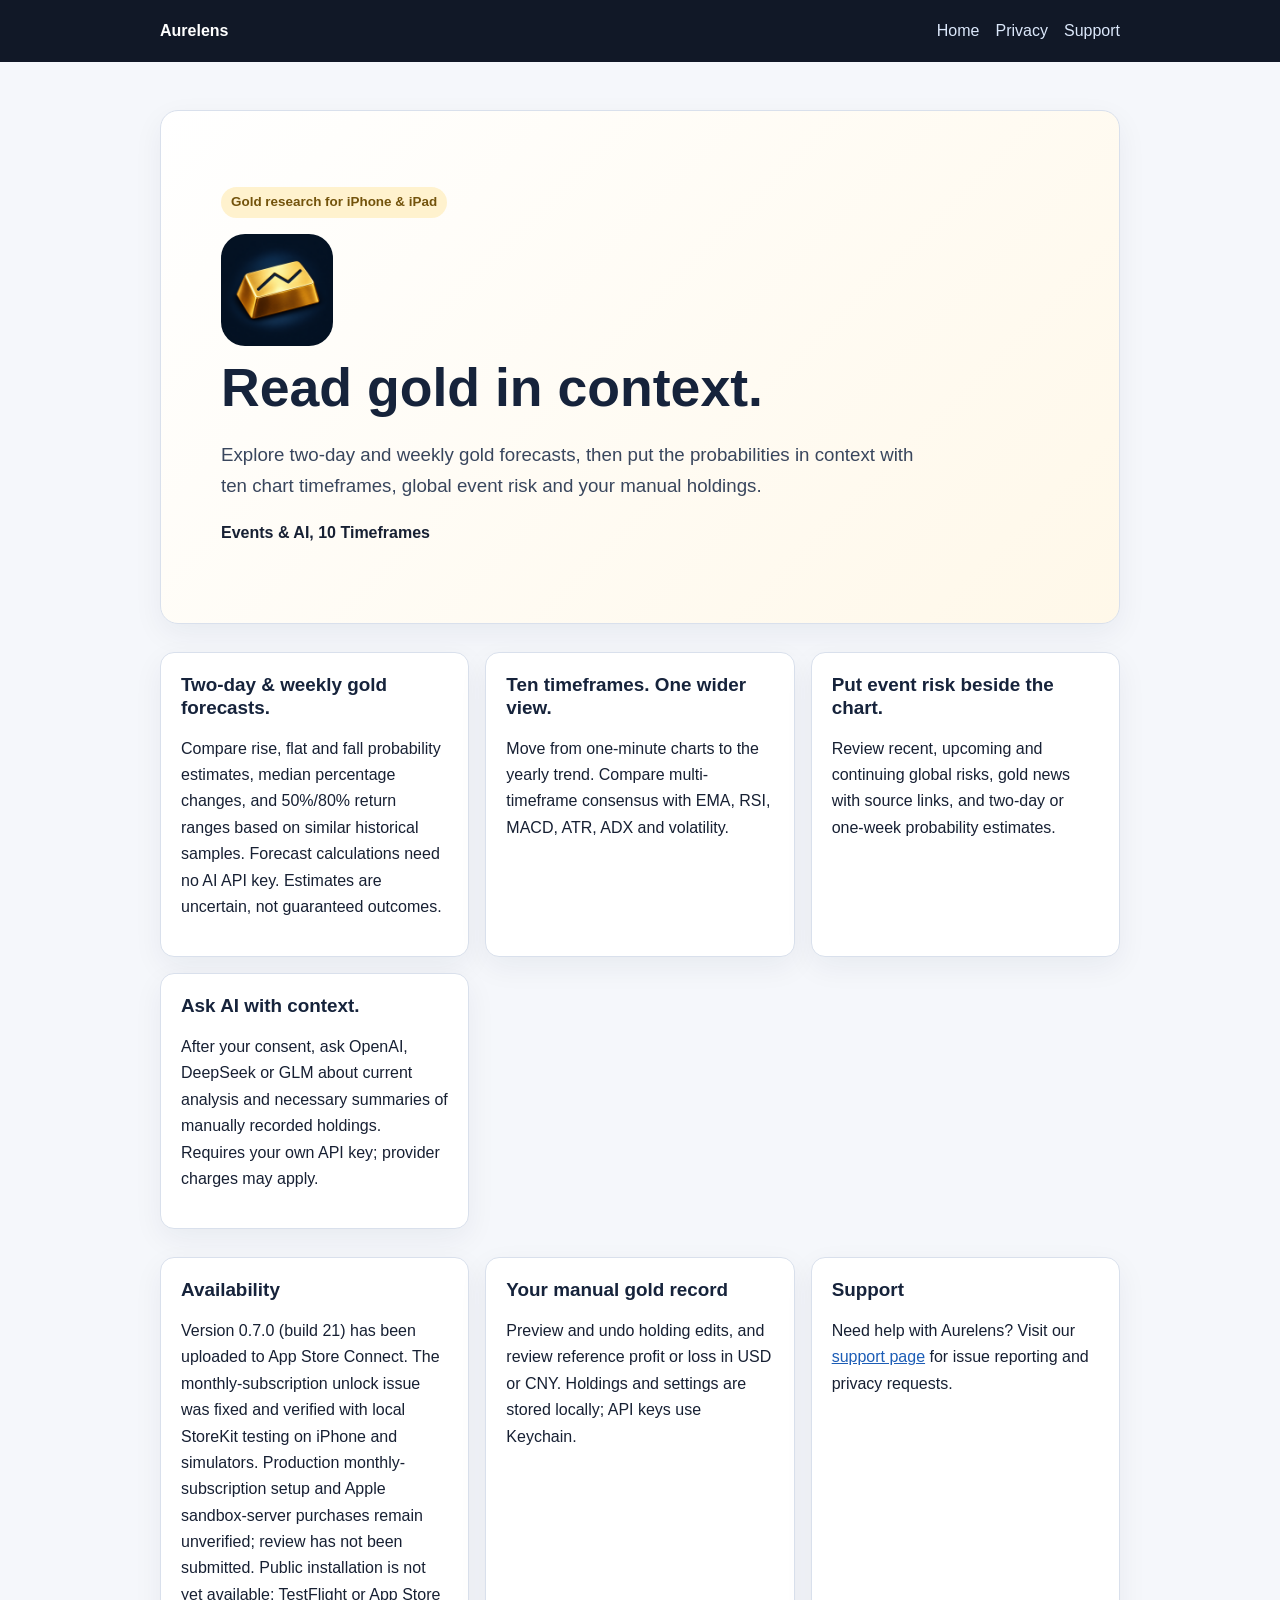
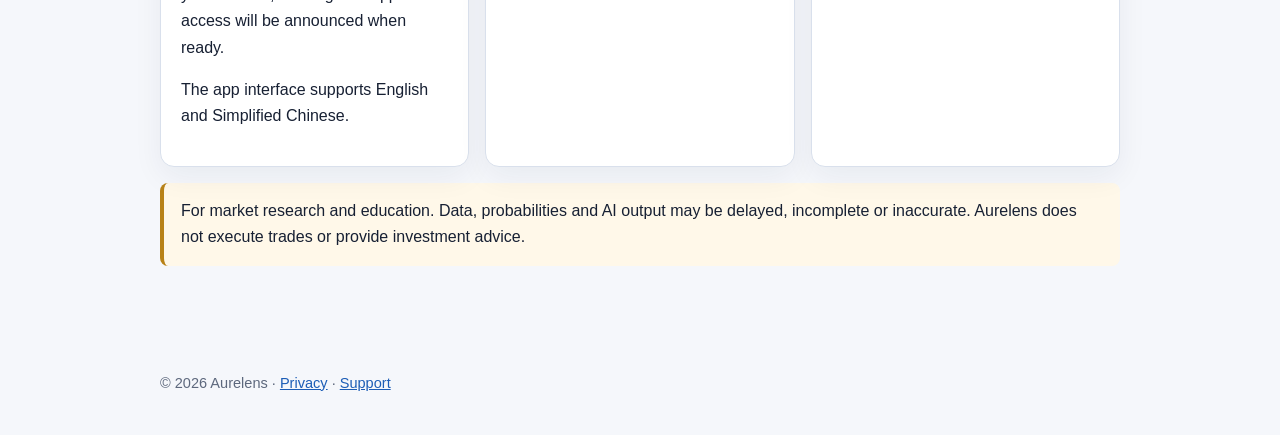
==== commit 3ebd4a83: "Publish build 21 subscription fix, verified device media and App Store upload receipt" ====
--- a/index.html
+++ b/index.html
@@ -2,4 +2,4 @@
 <html lang="en"><head><meta charset="utf-8"><meta name="viewport" content="width=device-width,initial-scale=1"><meta name="description" content="Two-day and weekly gold probability forecasts, ten timeframes, events and AI."><title>Gold Market Insights · Aurelens</title><link rel="icon" type="image/png" href="AppStore-Media/0.6.3-build18/AppIcon-1024.png"><link rel="stylesheet" href="styles.css"></head>
 <body><header><div class="shell nav"><a class="brand" href="./">Aurelens</a><nav><a href="./">Home</a><a href="privacy.html">Privacy</a><a href="support.html">Support</a></nav></div></header><main class="shell"><section class="hero"><p><span class="badge">Gold research for iPhone &amp; iPad</span></p><img src="AppStore-Media/0.6.3-build18/AppIcon-1024.png" alt="Aurelens gold bullion and chart icon" width="112" height="112" style="border-radius:24px"><h1>Read gold in context.</h1><p class="lead">Explore two-day and weekly gold forecasts, then put the probabilities in context with ten chart timeframes, global event risk and your manual holdings.</p><p><strong>Events &amp; AI, 10 Timeframes</strong></p></section>
 <section class="grid"><article class="card"><h2>Two-day &amp; weekly gold forecasts.</h2><p>Compare rise, flat and fall probability estimates, median percentage changes, and 50%/80% return ranges based on similar historical samples. Forecast calculations need no AI API key. Estimates are uncertain, not guaranteed outcomes.</p></article><article class="card"><h2>Ten timeframes. One wider view.</h2><p>Move from one-minute charts to the yearly trend. Compare multi-timeframe consensus with EMA, RSI, MACD, ATR, ADX and volatility.</p></article><article class="card"><h2>Put event risk beside the chart.</h2><p>Review recent, upcoming and continuing global risks, gold news with source links, and two-day or one-week probability estimates.</p></article><article class="card"><h2>Ask AI with context.</h2><p>After your consent, ask OpenAI, DeepSeek or GLM about current analysis and necessary summaries of manually recorded holdings. Requires your own API key; provider charges may apply.</p></article></section>
-<section class="grid"><article class="card"><h2>Availability</h2><p>Version 0.7.0 (build 20) has been uploaded to App Store Connect. Physical testing found an unresolved monthly-subscription unlock failure; this build is not ready for review. Production monthly-subscription setup remains unverified. Public installation is not yet available; TestFlight or App Store access will be announced when ready.</p><p>The app interface supports English and Simplified Chinese.</p></article><article class="card"><h2>Your manual gold record</h2><p>Preview and undo holding edits, and review reference profit or loss in USD or CNY. Holdings and settings are stored locally; API keys use Keychain.</p></article><article class="card"><h2>Support</h2><p>Need help with Aurelens? Visit our <a href="support.html">support page</a> for issue reporting and privacy requests.</p></article></section><p class="notice">For market research and education. Data, probabilities and AI output may be delayed, incomplete or inaccurate. Aurelens does not execute trades or provide investment advice.</p></main><footer class="shell">© 2026 Aurelens · <a href="privacy.html">Privacy</a> · <a href="support.html">Support</a></footer></body></html>
+<section class="grid"><article class="card"><h2>Availability</h2><p>Version 0.7.0 (build 21) has been uploaded to App Store Connect. The monthly-subscription unlock issue was fixed and verified with local StoreKit testing on iPhone and simulators. Production monthly-subscription setup and Apple sandbox-server purchases remain unverified; review has not been submitted. Public installation is not yet available; TestFlight or App Store access will be announced when ready.</p><p>The app interface supports English and Simplified Chinese.</p></article><article class="card"><h2>Your manual gold record</h2><p>Preview and undo holding edits, and review reference profit or loss in USD or CNY. Holdings and settings are stored locally; API keys use Keychain.</p></article><article class="card"><h2>Support</h2><p>Need help with Aurelens? Visit our <a href="support.html">support page</a> for issue reporting and privacy requests.</p></article></section><p class="notice">For market research and education. Data, probabilities and AI output may be delayed, incomplete or inaccurate. Aurelens does not execute trades or provide investment advice.</p></main><footer class="shell">© 2026 Aurelens · <a href="privacy.html">Privacy</a> · <a href="support.html">Support</a></footer></body></html>
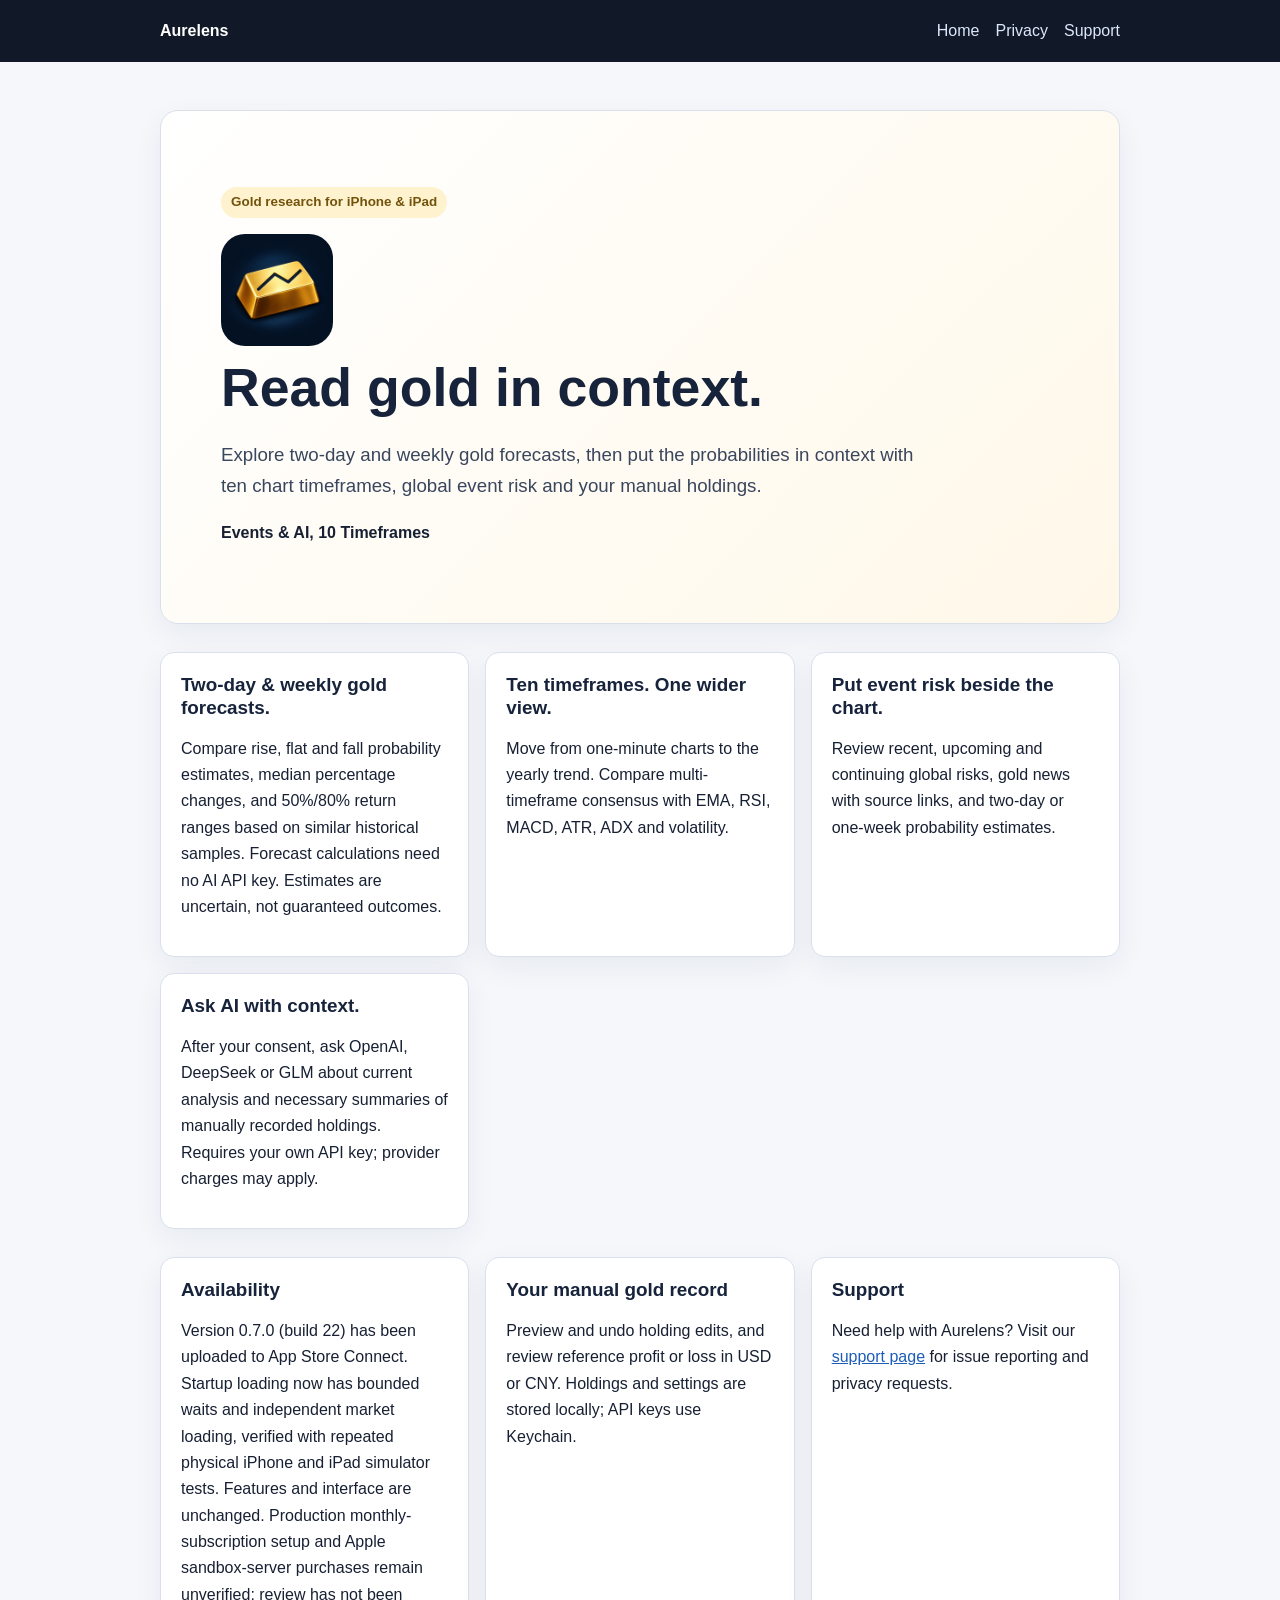
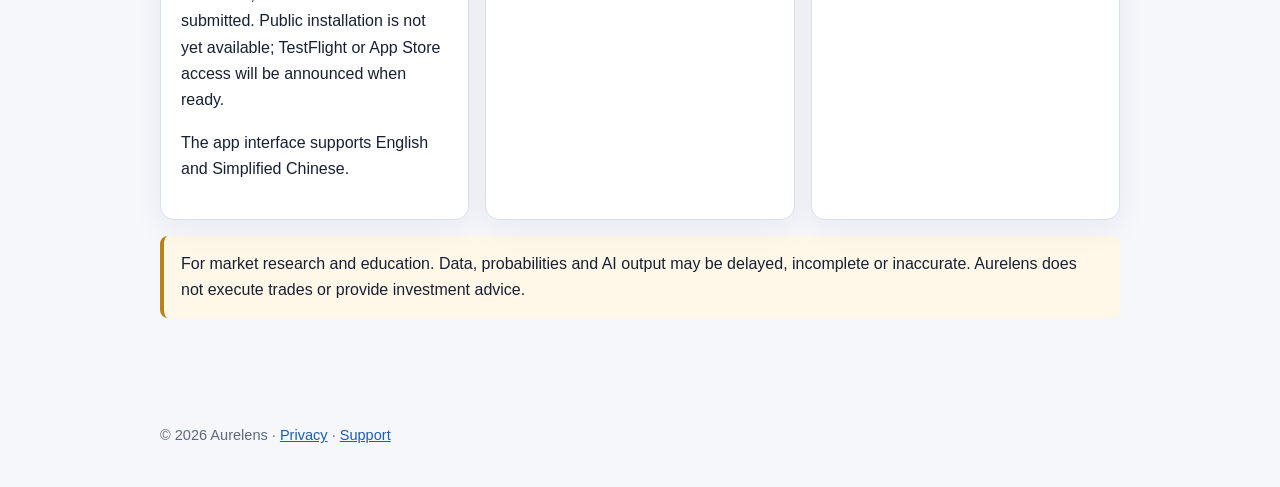
==== commit ac24fe11: "Publish build 22 startup fix, verification and App Store upload receipt" ====
--- a/index.html
+++ b/index.html
@@ -2,4 +2,4 @@
 <html lang="en"><head><meta charset="utf-8"><meta name="viewport" content="width=device-width,initial-scale=1"><meta name="description" content="Two-day and weekly gold probability forecasts, ten timeframes, events and AI."><title>Gold Market Insights · Aurelens</title><link rel="icon" type="image/png" href="AppStore-Media/0.6.3-build18/AppIcon-1024.png"><link rel="stylesheet" href="styles.css"></head>
 <body><header><div class="shell nav"><a class="brand" href="./">Aurelens</a><nav><a href="./">Home</a><a href="privacy.html">Privacy</a><a href="support.html">Support</a></nav></div></header><main class="shell"><section class="hero"><p><span class="badge">Gold research for iPhone &amp; iPad</span></p><img src="AppStore-Media/0.6.3-build18/AppIcon-1024.png" alt="Aurelens gold bullion and chart icon" width="112" height="112" style="border-radius:24px"><h1>Read gold in context.</h1><p class="lead">Explore two-day and weekly gold forecasts, then put the probabilities in context with ten chart timeframes, global event risk and your manual holdings.</p><p><strong>Events &amp; AI, 10 Timeframes</strong></p></section>
 <section class="grid"><article class="card"><h2>Two-day &amp; weekly gold forecasts.</h2><p>Compare rise, flat and fall probability estimates, median percentage changes, and 50%/80% return ranges based on similar historical samples. Forecast calculations need no AI API key. Estimates are uncertain, not guaranteed outcomes.</p></article><article class="card"><h2>Ten timeframes. One wider view.</h2><p>Move from one-minute charts to the yearly trend. Compare multi-timeframe consensus with EMA, RSI, MACD, ATR, ADX and volatility.</p></article><article class="card"><h2>Put event risk beside the chart.</h2><p>Review recent, upcoming and continuing global risks, gold news with source links, and two-day or one-week probability estimates.</p></article><article class="card"><h2>Ask AI with context.</h2><p>After your consent, ask OpenAI, DeepSeek or GLM about current analysis and necessary summaries of manually recorded holdings. Requires your own API key; provider charges may apply.</p></article></section>
-<section class="grid"><article class="card"><h2>Availability</h2><p>Version 0.7.0 (build 21) has been uploaded to App Store Connect. The monthly-subscription unlock issue was fixed and verified with local StoreKit testing on iPhone and simulators. Production monthly-subscription setup and Apple sandbox-server purchases remain unverified; review has not been submitted. Public installation is not yet available; TestFlight or App Store access will be announced when ready.</p><p>The app interface supports English and Simplified Chinese.</p></article><article class="card"><h2>Your manual gold record</h2><p>Preview and undo holding edits, and review reference profit or loss in USD or CNY. Holdings and settings are stored locally; API keys use Keychain.</p></article><article class="card"><h2>Support</h2><p>Need help with Aurelens? Visit our <a href="support.html">support page</a> for issue reporting and privacy requests.</p></article></section><p class="notice">For market research and education. Data, probabilities and AI output may be delayed, incomplete or inaccurate. Aurelens does not execute trades or provide investment advice.</p></main><footer class="shell">© 2026 Aurelens · <a href="privacy.html">Privacy</a> · <a href="support.html">Support</a></footer></body></html>
+<section class="grid"><article class="card"><h2>Availability</h2><p>Version 0.7.0 (build 22) has been uploaded to App Store Connect. Startup loading now has bounded waits and independent market loading, verified with repeated physical iPhone and iPad simulator tests. Features and interface are unchanged. Production monthly-subscription setup and Apple sandbox-server purchases remain unverified; review has not been submitted. Public installation is not yet available; TestFlight or App Store access will be announced when ready.</p><p>The app interface supports English and Simplified Chinese.</p></article><article class="card"><h2>Your manual gold record</h2><p>Preview and undo holding edits, and review reference profit or loss in USD or CNY. Holdings and settings are stored locally; API keys use Keychain.</p></article><article class="card"><h2>Support</h2><p>Need help with Aurelens? Visit our <a href="support.html">support page</a> for issue reporting and privacy requests.</p></article></section><p class="notice">For market research and education. Data, probabilities and AI output may be delayed, incomplete or inaccurate. Aurelens does not execute trades or provide investment advice.</p></main><footer class="shell">© 2026 Aurelens · <a href="privacy.html">Privacy</a> · <a href="support.html">Support</a></footer></body></html>
